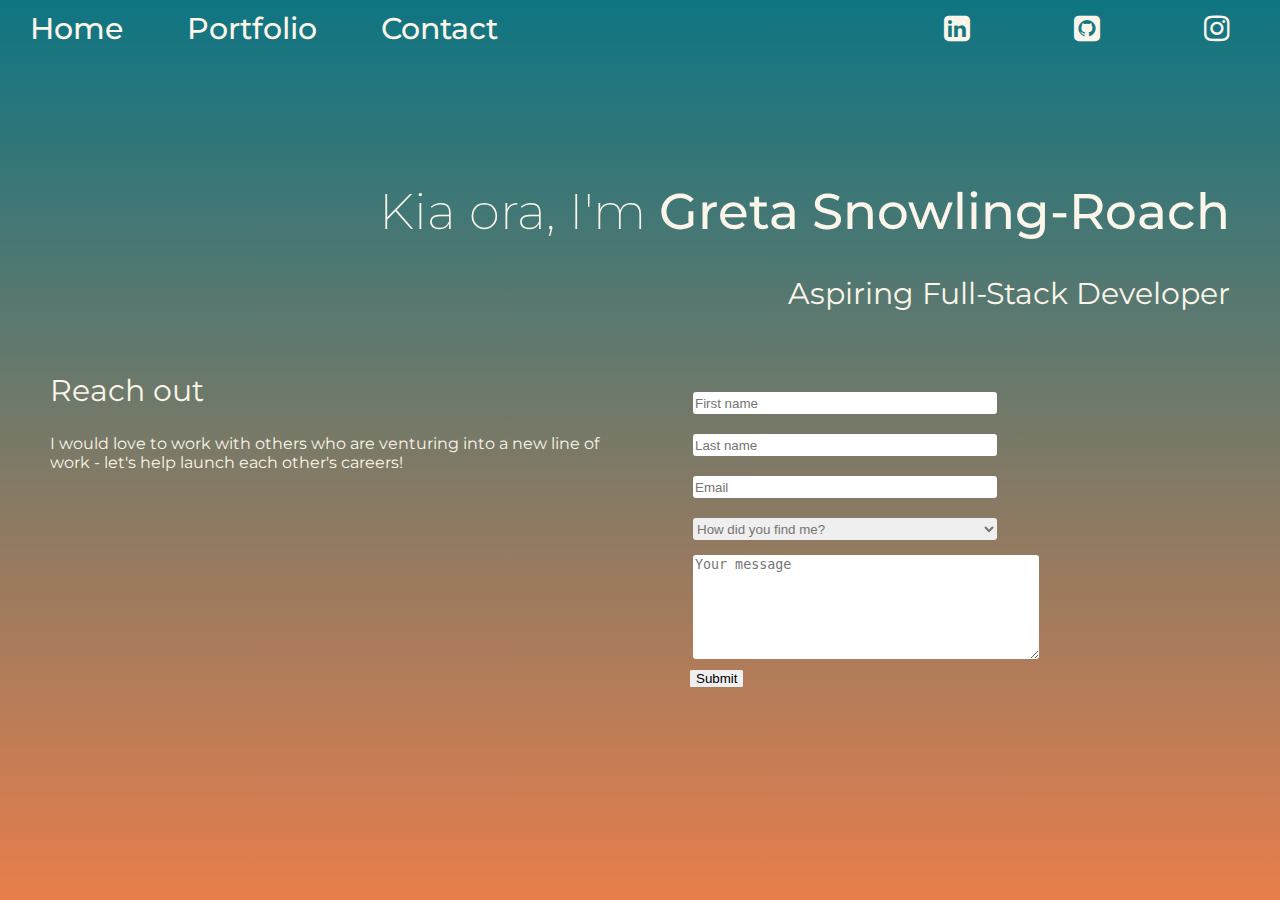
==== contact.html @ 6d573fa4 "added mission 1 files" ====
<!DOCTYPE html>
<html lang="en">

<head>
    <meta charset="UTF-8">
    <meta http-equiv="X-UA-Compatible" content="IE=edge">
    <meta name="viewport" content="width=device-width, initial-scale=1.0">
    <link rel="stylesheet" href="src/contact.css">
    <link rel="preconnect" href="https://fonts.googleapis.com">
    <link rel="preconnect" href="https://fonts.gstatic.com" crossorigin>
    <link rel="preconnect" href="https://fonts.googleapis.com">
    <link rel="preconnect" href="https://fonts.gstatic.com" crossorigin>
    <link
        href="https://fonts.googleapis.com/css2?family=Montserrat:ital,wght@0,100;0,200;0,300;0,400;0,500;0,600;0,700;0,800;0,900;1,100;1,200;1,300;1,400;1,500;1,600;1,700;1,800;1,900&display=swap"
        rel="stylesheet">
    <link rel="stylesheet" type="text/css"
        href="https://stackpath.bootstrapcdn.com/font-awesome/4.7.0/css/font-awesome.min.css">
    <title>Mission 1</title>
</head>

<body>
    <section class="links">
        <div class="menu">
            <a href="index.html" class="menu-link">Home</a>
            <a href="portfolio.html" class="menu-link">Portfolio</a>
            <a href="contact.html" class="menu-link">Contact</a>
        </div>
        <div class="find-me">
            <a href="https://www.linkedin.com/in/greta-snowling-roach-11a660244/" target="_blank" class="icons"><i
                    class="fa fa-linkedin-square" aria-hidden="true"></i></a>
            <a href="https://github.com/lucidlentil" target="_blank" class="icons"><i class="fa fa-github-square"
                    aria-hidden="true"></i></a>
            <a href="https://www.instagram.com/gretagabriella/" target="_blank" class="icons"><i class="fa fa-instagram"
                    aria-hidden="true"></i></a>
        </div>
    </section>
    <header class="heading">
        <h1>Kia ora, I'm <span id="name"> Greta Snowling-Roach</span></h1>
        <h2>Aspiring Full-Stack Developer</h2>
    </header>
    <section class="content">
        <div class="contact-me">
            <h2 class="content-titles">Reach out</h2>
            <p>I would love to work with others who are venturing into a new line of work - let's help launch each other's
                careers!</p>
        </div>
            <form class="contact-form">
                <input type="text" id="first-name" name="first-name" placeholder="First name" required>
                <input type="text" id="last-name" name="last-name" placeholder="Last name"><br>
                <input type="email" id="email-address" name="email-address" placeholder="Email" required>
                <select name="found-me" id="found-me">
                    <option hidden selected>How did you find me?</option>
                    <option value="linkedin">Linked In</option>
                    <option value="github">GitHub</option>
                    <option value="instagram">Instagram</option>
                    <option value="friends-family">Friends or family</option>
                    <option value="other">Other</option>
                </select>
                <br>
                <textarea id="your-message" name="your-message" cols="2" rows="10" placeholder="Your message"
                    required></textarea>
                <br>
                <input type="submit" id="submit-button">
            </form>
    </section>
</body>

</html>
---- src/contact.css ----
body {
    font-family: 'Montserrat', sans-serif;
    height: 100%;
    margin: 0;
    background: linear-gradient(#0e7582, #e87e4c);
    background-repeat: no-repeat;
    background-attachment: fixed;
    color: rgb(251, 245, 234);
}

.links {
    display: flex;
    flex-wrap: nowrap;
    margin-top: 10px;
}

.menu {
    flex: 50%;
    justify-content: left;
    animation: mainFade 5s;
}

.menu-link {
    text-decoration: none;
    font-size: 30px;
    font-weight: 500;
    color: rgb(251, 245, 234);
    padding: 0px 30px;
    transition: 300ms ease-in-out;
}
.menu-link:hover {
    color: #e49571;
}
.find-me {
    flex: 50%;
    justify-content: right;
    text-align: right;
    animation: mainFade 5s;
}

.icons {
    font-size: 30px;
    color: rgb(251, 245, 234);
    margin: 0px 50px;
    transition: 300ms ease-in-out;
}

.icons:hover {
    color: #e49571;
}

.heading {
    text-align: right;
    margin: 50px 50px;
    padding-top: 50px;
    animation: titleFade 1s;
}

.heading h1 {
    font-size: 50px;
    font-weight: 200;
}

#name {
    font-weight: 500;
}

.heading h2 {
    font-size: 30px;
    font-weight: 400;
    animation: mainFade 1.5s;
}

@keyframes titleFade {
    0% {
        opacity: 0;
    }

    100% {
        opacity: 1;
    }
}

@keyframes mainFade {
    0% {
        opacity: 0;
    }

    100% {
        opacity: 1;
    }
}
@media screen and (max-width: 768px) {
    .content {
        flex-direction: column;
    }
}
.content {
    display: flex; 
    height: 100%; 
    animation: mainFade 1.5s; 
}
.content h2 {
    font-size: 30px;
    font-weight: 400;
    text-align: left;
    margin-top: 5px;
}
.contact-me {
    flex: 50%;
    margin: 5px 50px; 
}

.contact-form {
    flex: 50%; 
    margin: 20px 20px; 
}
#first-name,
#last-name,
#email-address,
#found-me {
    border: none;
    margin: 10px 3px;
    width: 300px; 
    height: 20px;
    border-radius: 3px;
}

#found-me {
    color: rgb(117, 116, 114);
    width: 304px; 
    height: 22px;
}

#your-message {
    border: none;
    border-radius: 3px;
    width: 60%; 
    height: 100px;
    margin: 5px 3px
} 
#submit-button {
    border-radius: 5%; 
    border: 0px; 
    transition: 300ms ease-in-out;
}
#submit-button:hover {
    color:rgb(251, 245, 234);
    background-color: #0e7582;
    cursor: pointer; 
}
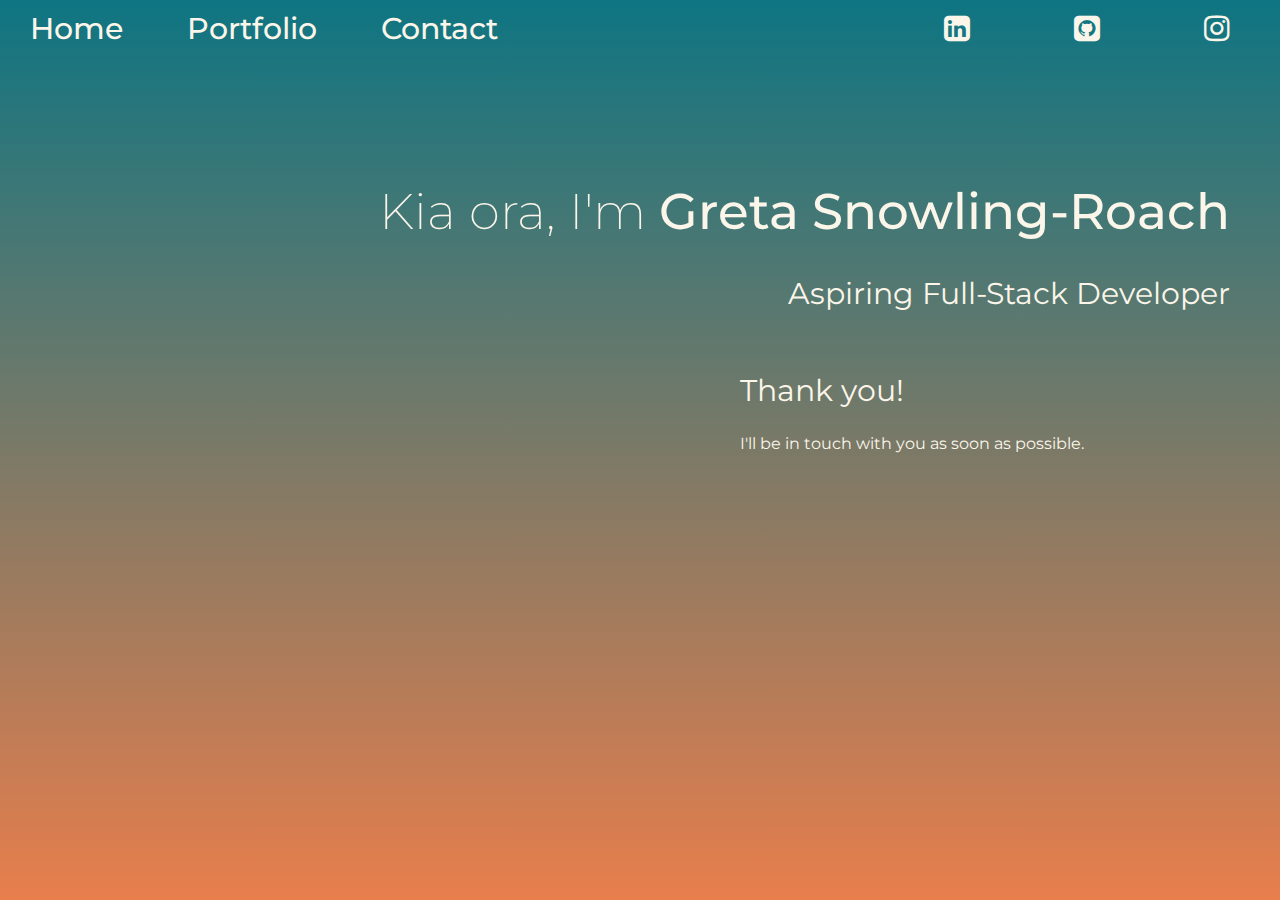
==== commit a66a1493: "added js file, contact form event listener" ====
--- a/contact.html
+++ b/contact.html
@@ -15,6 +15,7 @@
         rel="stylesheet">
     <link rel="stylesheet" type="text/css"
         href="https://stackpath.bootstrapcdn.com/font-awesome/4.7.0/css/font-awesome.min.css">
+    <script src="src/script.js" defer></script>
     <title>Mission 1</title>
 </head>
 
@@ -40,8 +41,8 @@
     </header>
     <section class="content">
         <div class="contact-me">
-            <h2 class="content-titles">Reach out</h2>
-            <p>I would love to work with others who are venturing into a new line of work - let's help launch each other's
+            <h2 class="content-titles" id="contact-title">Reach out</h2>
+            <p id="contact-body">I would love to work with others who are venturing into a new line of work - let's help launch each other's
                 careers!</p>
         </div>
             <form class="contact-form">
--- a/src/contact.css
+++ b/src/contact.css
@@ -108,12 +108,12 @@
 }
 .contact-me {
     flex: 50%;
-    margin: 5px 50px; 
+    padding: 5px 100px;  
 }
 
 .contact-form {
-    flex: 50%; 
-    margin: 20px 20px; 
+    flex: 50%;  
+    padding: 5px 80px; 
 }
 #first-name,
 #last-name,
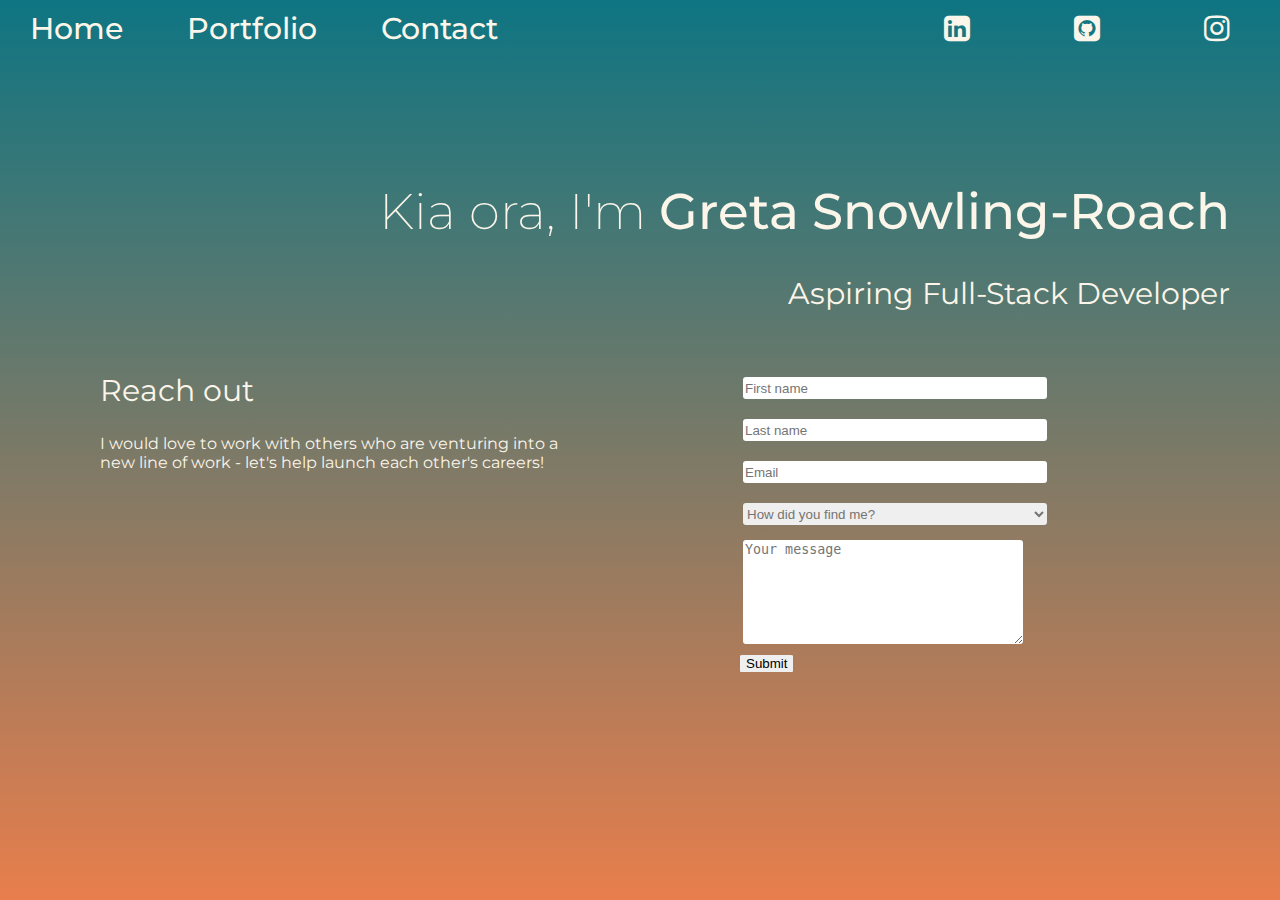
==== commit 1e39dab9: "fixed form validation" ====
--- a/contact.html
+++ b/contact.html
@@ -61,7 +61,7 @@
                 <textarea id="your-message" name="your-message" cols="2" rows="10" placeholder="Your message"
                     required></textarea>
                 <br>
-                <input type="submit" id="submit-button">
+                <input type="submit" id="submit-button"> <span id="submit-error"></span>
             </form>
     </section>
 </body>
